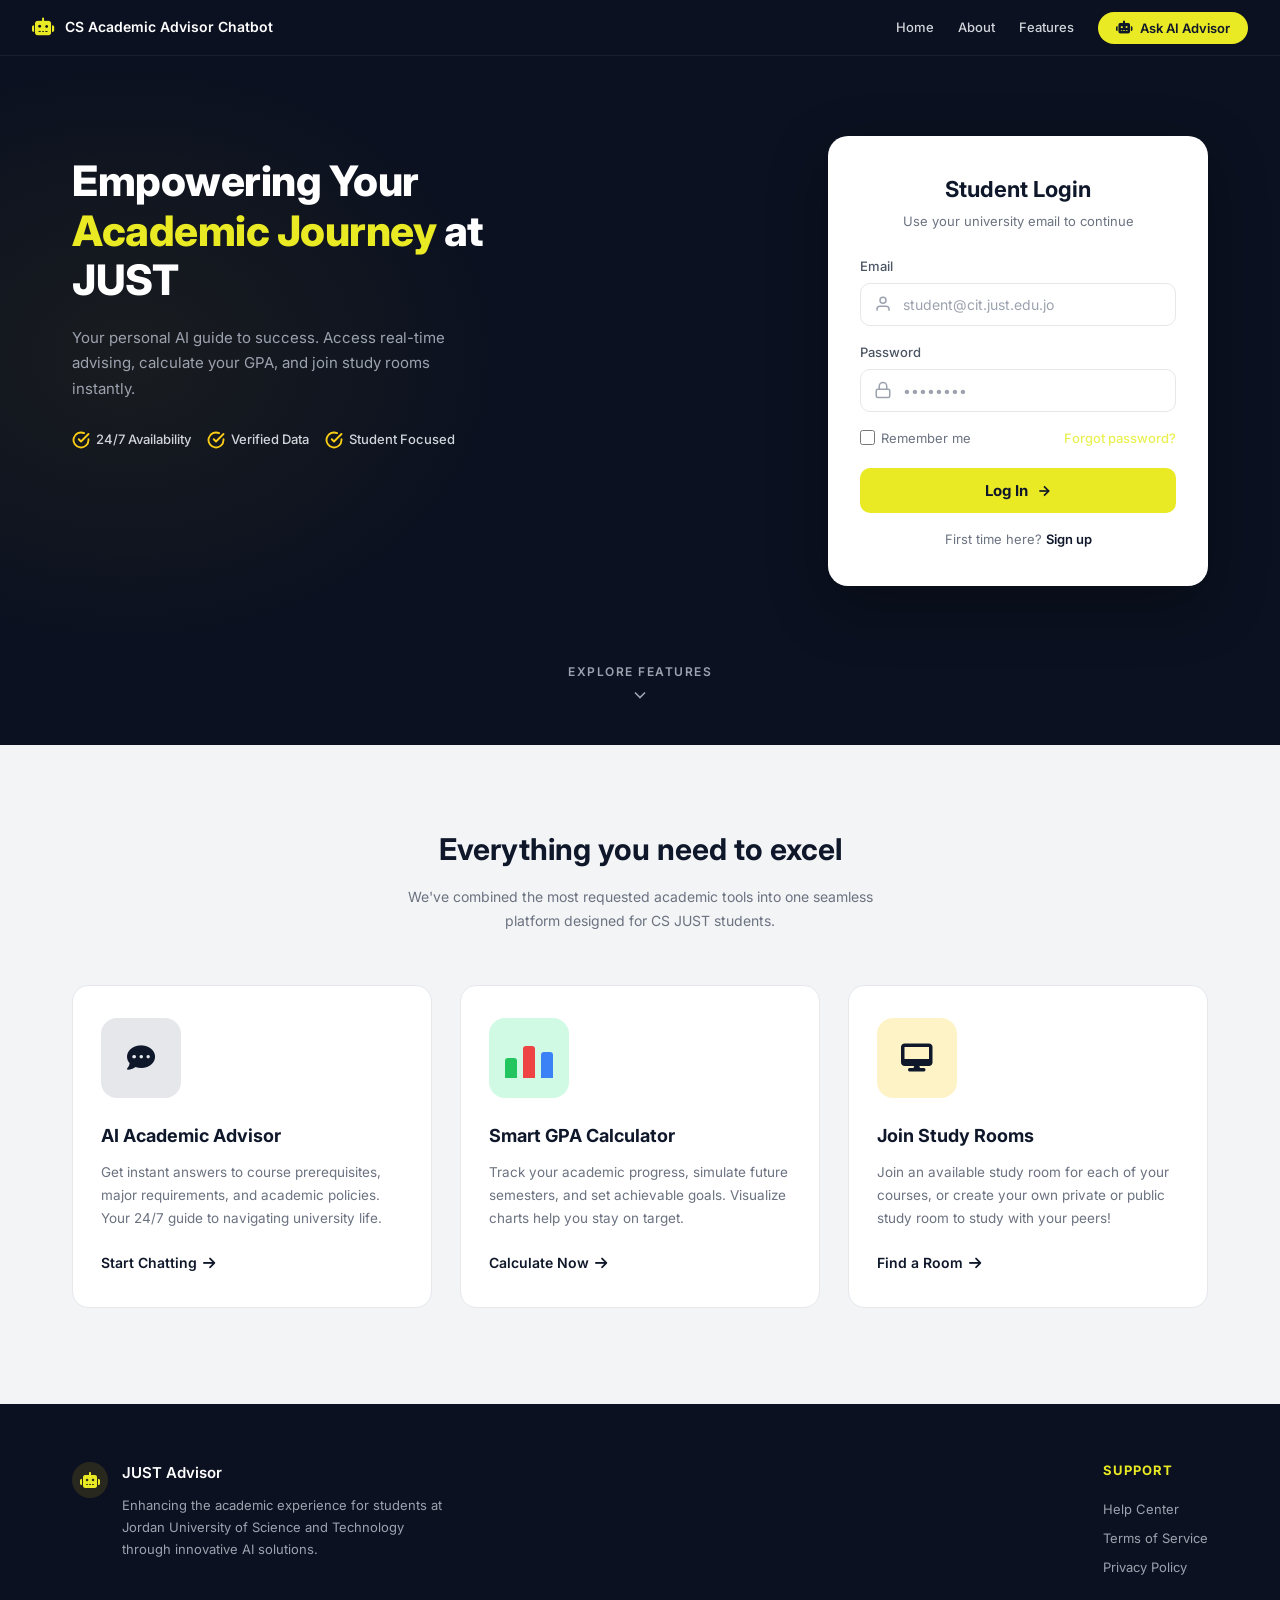
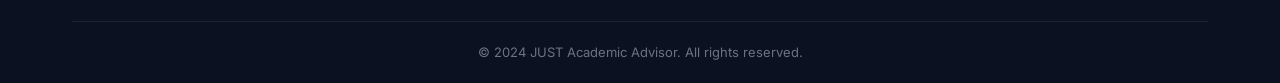
==== frontend/about.html @ 2677b939 "final" ====
<!DOCTYPE html>
<html lang="en">
<head>
  <meta charset="UTF-8"/><meta name="viewport" content="width=device-width, initial-scale=1.0"/>
  <meta name="description" content="About JUST Advisor – Learn about our mission and the team behind the platform."/>
  <title>About Us | JUST Advisor</title>
  <link rel="stylesheet" href="styles.css"/>
  <link href="https://fonts.googleapis.com/css2?family=Inter:wght@400;500;600;700;800&display=swap" rel="stylesheet"/>
  <link rel="stylesheet" href="https://cdnjs.cloudflare.com/ajax/libs/font-awesome/6.4.0/css/all.min.css"/>
  <style>
    .about-hero {
      background: linear-gradient(135deg, #0b1120 0%, #1a2a44 100%);
      padding: 100px 40px;
      text-align: center;
      border-radius: var(--radius-xl);
      margin-bottom: 40px;
      position: relative;
      overflow: hidden;
    }
    .about-hero::before {
      content: '';
      position: absolute;
      top: 0; left: 0; right: 0; bottom: 0;
      background: radial-gradient(circle at 50% 50%, rgba(233, 233, 36, 0.1) 0%, transparent 70%);
      pointer-events: none;
    }
    .about-hero h1 {
      color: white;
      font-size: 52px;
      font-weight: 800;
      margin-bottom: 24px;
      line-height: 1.1;
    }
    .about-hero p {
      color: #e5e7eb;
      font-size: 20px;
      max-width: 700px;
      margin: 0 auto;
      line-height: 1.6;
    }
    .about-card {
      background: var(--card-bg);
      border: 1px solid var(--gray-200);
      border-radius: var(--radius-lg);
      padding: 50px;
      margin-bottom: 30px;
      box-shadow: var(--shadow-card);
    }
    .about-card h2.section-title {
      font-size: 32px;
      font-weight: 700;
      color: var(--dark-text);
      margin-bottom: 20px;
    }
    .about-card h2.section-title span {
      color: var(--yellow);
    }
    .about-card p.section-desc {
      font-size: 18px;
      color: var(--gray-700);
      line-height: 1.7;
      margin-bottom: 40px;
    }
    .mission-grid {
      display: grid;
      grid-template-columns: 1fr 1fr;
      gap: 50px;
      margin-top: 20px;
    }
    .mission-item h3 {
      font-size: 20px;
      font-weight: 700;
      color: var(--dark-text);
      margin-bottom: 16px;
      display: flex;
      align-items: center;
      gap: 12px;
    }
    .mission-item p {
      font-size: 16px;
      color: var(--gray-600);
      line-height: 1.8;
    }
    body.dark-mode .about-card {
      background: #161b22;
      border-color: #30363d;
    }
    body.dark-mode .about-card h2.section-title,
    body.dark-mode .mission-item h3 {
      color: #ffffff;
    }
    body.dark-mode .about-card p.section-desc {
      color: #c9d1d9;
    }
    body.dark-mode .mission-item p {
      color: #8b949e;
    }
  </style>
</head>
<body>
<div class="page-with-sidebar">
  <aside class="sidebar"></aside>
  <div class="main-content">
    <div class="top-bar"></div>
    <div class="content-area">
      <div class="about-hero animate-in">
        <h1>Empowering Students with <span style="color:var(--yellow)">AI Guidance</span></h1>
        <p>JUST Advisor is a state-of-the-art academic platform designed specifically for Computer Science students at Jordan University of Science and Technology.</p>
      </div>

      <div class="about-card animate-in">
        <h2 class="section-title">Our <span>Mission</span></h2>
        <p class="section-desc">To simplify the academic journey by providing intelligent tools that help students plan their degree, track their progress, and interact with the department more efficiently.</p>
        
        <div class="mission-grid">
          <div class="mission-item">
            <h3><i class="fas fa-lightbulb" style="color:var(--yellow)"></i> Intelligent Planning</h3>
            <p>Using data-driven insights to help you navigate the complex CS curriculum and stay on track for graduation. We visualize your progress so you always know where you stand.</p>
          </div>
          <div class="mission-item">
            <h3><i class="fas fa-shield-halved" style="color:#22c55e"></i> Student Success</h3>
            <p>Our goal is to ensure every student has the resources they need to excel academically and professionally. We bridge the gap between students and faculty.</p>
          </div>
        </div>
      </div>

      <div class="about-card animate-in">
        <h2 class="section-title">Why <span>JUST Advisor?</span></h2>
        <p class="section-desc" style="margin-bottom: 0;">
          The Computer Science department at JUST is one of the most prestigious in the region. However, managing course prerequisites, tracking GPA, and finding faculty information can be overwhelming. <br><br>
          JUST Advisor integrates all these needs into a single, unified dashboard powered by modern AI technology. Our platform is built by students, for students, with the goal of making academic life smoother and more productive.
        </p>
      </div>
    </div>
    <footer class="site-footer"></footer>
  </div>
</div>
<script src="sidebar.js?v=6"></script>
</body>
</html>
---- frontend/styles.css ----
/* ============================================
   JUST Advisor – Global Design System
   ============================================ */

/* ---------- Reset & Base ---------- */
*,*::before,*::after{margin:0;padding:0;box-sizing:border-box}

:root{
  --accent-yellow:#ffcc00;--navy:#0b1120;--navy-light:#111a2e;--navy-mid:#162033;
  --yellow:#e9e924;--yellow-hover:#EAF050;--white:#ffffff;--card-bg:#ffffff;--page-bg:#f9fafb;
  --gray-50:#f9fafb;--gray-100:#f3f4f6;--gray-200:#e5e7eb;--gray-300:#d1d5db;
  --gray-400:#9ca3af;--gray-500:#6b7280;--gray-600:#4b5563;--gray-700:#374151;
  --dark-text:#0f172a;
  --radius-sm:6px;--radius-md:10px;--radius-lg:16px;--radius-xl:20px;
  --shadow-card:0 4px 24px rgba(0,0,0,.08);--shadow-hover:0 8px 32px rgba(0,0,0,.12);
  --transition:.25s ease;
  --sidebar-w:240px;
}

body.dark-mode {
  --white: #ffffff;       /* Keep white as white for text/icons */
  --card-bg: #161b22;     /* Card backgrounds */
  --page-bg: #010409;     /* Main page background */
  --gray-50: #0d1117;     /* Slight offset from page-bg */
  --gray-100: #21262d;    /* Hover states & subtle backgrounds */
  --gray-200: #30363d;    /* Lines and Borders - high contrast */
  --gray-300: #484f58;    /* Stronger borders */
  --gray-400: #8b949e;    /* Icons & subtle text */
  --gray-500: #8b949e;    /* Secondary text */
  --gray-600: #c9d1d9;    /* Strong secondary text */
  --dark-text: #ffffff;   /* Headings and primary text */
  --yellow: #facc15;      /* Vibrant modern yellow for dark mode */
  --yellow-hover: #eab308;
  --shadow-card: 0 8px 24px rgba(0,0,0,0.8);
  --shadow-hover: 0 12px 32px rgba(0,0,0,1);
}
body.dark-mode .sidebar {
  background: #010409;
  border-right: 1px solid #30363d;
}
body.dark-mode .top-navbar, body.dark-mode .top-bar {
  background: #010409;
  border-bottom: 1px solid #30363d;
}
body.dark-mode .hero {
  background: #010409;
}

html{scroll-behavior:smooth}
body{font-family:'Inter',-apple-system,BlinkMacSystemFont,'Segoe UI',sans-serif;color:var(--dark-text);background:var(--page-bg);line-height:1.6;-webkit-font-smoothing:antialiased}
a{text-decoration:none;color:inherit}
img{display:block;max-width:100%}
button{font-family:inherit}

/* ---------- TOP NAVBAR ---------- */
.top-navbar{position:fixed;top:0;left:0;right:0;z-index:1000;background:var(--navy);border-bottom:1px solid rgba(255,255,255,.06);height:56px}
.top-navbar .nav-inner{max-width:1400px;margin:0 auto;padding:0 32px;height:100%;display:flex;align-items:center;justify-content:space-between}
.top-navbar .nav-brand{display:flex;align-items:center;gap:10px;color:var(--white);font-weight:600;font-size:14px}
.top-navbar .nav-brand .brand-dot{width:28px;height:28px;border-radius:50%;background:var(--yellow);display:flex;align-items:center;justify-content:center;font-size:12px;font-weight:700;color:var(--navy)}
.top-navbar .nav-center{display:flex;align-items:center;gap:24px}
.top-navbar .nav-center a{color:var(--gray-300);font-size:13px;font-weight:500;transition:color var(--transition)}
.top-navbar .nav-center a:hover,.top-navbar .nav-center a.active{color:var(--white)}
.top-navbar .btn-ask{display:inline-flex;align-items:center;gap:8px;background:var(--yellow);color:var(--dark-text);font-weight:600;font-size:13px;padding:8px 18px;border-radius:999px;border:none;cursor:pointer;transition:background var(--transition),transform var(--transition)}
.top-navbar .btn-ask:hover{background:var(--yellow-hover);transform:translateY(-1px)}
.top-navbar .nav-user{display:flex;align-items:center;gap:10px;color:var(--white);font-size:13px}
.top-navbar .nav-user .user-avatar{width:32px;height:32px;border-radius:50%;background:var(--yellow);display:flex;align-items:center;justify-content:center;font-size:12px;font-weight:700;color:var(--navy)}
.hamburger-btn{display:none;flex-direction:column;gap:5px;background:none;border:none;cursor:pointer;padding:4px}
.hamburger-btn span{display:block;width:22px;height:2px;background:var(--card-bg);border-radius:2px;transition:var(--transition)}

/* ---------- SIDEBAR ---------- */
.sidebar{position:fixed;top:0;left:0;bottom:0;width:var(--sidebar-w);background:var(--navy);z-index:1100;display:flex;flex-direction:column;border-right:1px solid rgba(255,255,255,.06);padding-top:0;overflow-y:auto}
.sidebar .sidebar-header{padding:20px 20px 16px;display:flex;align-items:center;gap:10px}
.sidebar .sidebar-header i{color:var(--yellow);font-size:18px}
.sidebar .sidebar-header .brand-text{color:var(--white)}
.sidebar .sidebar-header .brand-text h3{font-size:15px;font-weight:700;line-height:1.2}
.sidebar .sidebar-header .brand-text p{font-size:11px;color:var(--gray-400);font-weight:400}
.sidebar .btn-new{margin:0 16px 20px;padding:11px 16px;background:var(--yellow);color:var(--dark-text);font-weight:600;font-size:13px;border:none;border-radius:var(--radius-md);cursor:pointer;display:flex;align-items:center;justify-content:center;gap:8px;transition:background var(--transition)}
.sidebar .btn-new:hover{background:var(--yellow-hover)}
.sidebar .menu-label{padding:0 20px;font-size:10px;font-weight:600;letter-spacing:1.2px;color:var(--gray-500);margin-bottom:8px;margin-top:8px}
.sidebar .menu-item{display:flex;align-items:center;gap:10px;padding:10px 20px;color:var(--gray-300);font-size:13px;font-weight:500;transition:all var(--transition);border-radius:0;cursor:pointer}
.sidebar .menu-item:hover{background:rgba(255,255,255,.05);color:var(--white)}
.sidebar .menu-item.active{background:rgba(233,233,36,.1);color:var(--white);border-left:3px solid var(--yellow);padding-left:17px}
.sidebar .menu-item i{width:18px;text-align:center;font-size:14px}
.sidebar .sidebar-footer{margin-top:auto;padding:16px 20px;border-top:1px solid rgba(255,255,255,.08);display:flex;align-items:center;gap:10px}
.sidebar .sidebar-footer .user-icon{width:36px;height:36px;border-radius:50%;background:rgba(255,255,255,.08);display:flex;align-items:center;justify-content:center}
.sidebar .sidebar-footer .user-icon i{color:var(--gray-400);font-size:16px}
.sidebar .sidebar-footer .user-info{flex:1}
.sidebar .sidebar-footer .user-info .user-name{color:var(--white);font-size:13px;font-weight:600}
.sidebar .sidebar-footer .user-info .user-id{color:var(--gray-500);font-size:11px}
.sidebar .sidebar-footer .chevron{color:var(--gray-500);font-size:12px}

/* ---------- LAYOUT ---------- */
.page-with-sidebar{display:flex;min-height:100vh}
.page-with-sidebar .main-content{margin-left:var(--sidebar-w);flex:1;display:flex;flex-direction:column;min-height:100vh}
.page-with-sidebar .main-content .top-bar{position:sticky;top:0;z-index:900;background:var(--navy);border-bottom:1px solid rgba(255,255,255,.06);height:50px;display:flex;align-items:center;justify-content:space-between;padding:0 32px}
.page-with-sidebar .main-content .top-bar .tb-brand{display:flex;align-items:center;gap:10px;color:var(--white);font-size:13px;font-weight:500}
.page-with-sidebar .main-content .top-bar .tb-brand .dot{width:24px;height:24px;border-radius:50%;background:var(--yellow);display:flex;align-items:center;justify-content:center;font-size:10px;font-weight:700;color:var(--navy)}
.page-with-sidebar .main-content .top-bar .tb-links{display:flex;align-items:center;gap:20px}
.page-with-sidebar .main-content .top-bar .tb-links a{color:var(--gray-300);font-size:13px;font-weight:500;transition:color var(--transition)}
.page-with-sidebar .main-content .top-bar .tb-links a:hover,.page-with-sidebar .main-content .top-bar .tb-links a.active{color:var(--white)}
.page-with-sidebar .main-content .top-bar .btn-ask{display:inline-flex;align-items:center;gap:8px;background:var(--yellow);color:var(--dark-text);font-weight:600;font-size:12px;padding:7px 16px;border-radius:999px;border:none;cursor:pointer;transition:background var(--transition)}
.page-with-sidebar .main-content .top-bar .btn-ask:hover{background:var(--yellow-hover)}
.content-area{flex:1;padding:32px 40px;background:var(--page-bg);overflow-y:auto}

/* ---------- FOOTER ---------- */
.site-footer{background:var(--navy);color:var(--gray-400);padding:40px 0 0}
.site-footer .footer-inner{max-width:1200px;margin:0 auto;padding:0 32px}
.site-footer .footer-top{display:flex;justify-content:space-between;align-items:center;padding-bottom:24px}
.site-footer .footer-top .ft-brand{display:flex;align-items:center;gap:10px;color:var(--white);font-weight:600;font-size:14px}
.site-footer .footer-top .ft-brand .ft-dot{width:24px;height:24px;border-radius:50%;background:var(--yellow);display:flex;align-items:center;justify-content:center;font-size:10px;font-weight:700;color:var(--navy)}
.site-footer .footer-top .ft-links{display:flex;gap:24px}
.site-footer .footer-top .ft-links a{font-size:12px;color:var(--gray-400);transition:color var(--transition)}
.site-footer .footer-top .ft-links a:hover{color:var(--white)}
.site-footer .footer-bottom{border-top:1px solid rgba(255,255,255,.08);padding:16px 0;text-align:center}
.site-footer .footer-bottom p{font-size:12px;color:var(--gray-500)}

/* ---------- BADGES / TAGS ---------- */
.tag{display:inline-block;padding:3px 10px;border-radius:999px;font-size:11px;font-weight:600;border:1px solid}
.tag-green{color:#16a34a;border-color:#bbf7d0;background:#f0fdf4}
.tag-yellow{color:#a16207;border-color:#fef08a;background:#fefce8}
.tag-blue{color:#2563eb;border-color:#bfdbfe;background:#eff6ff}
.tag-red{color:#dc2626;border-color:#fecaca;background:#fef2f2}
.tag-purple{color:#7c3aed;border-color:#ddd6fe;background:#f5f3ff}

/* ---------- CARDS ---------- */
.card{background:var(--card-bg);border-radius:var(--radius-lg);border:1px solid var(--gray-200);padding:24px;transition:transform var(--transition),box-shadow var(--transition)}
.card:hover{transform:translateY(-2px);box-shadow:var(--shadow-hover)}
.section-badge{display:inline-flex;align-items:center;gap:6px;padding:5px 14px;border-radius:999px;font-size:11px;font-weight:700;letter-spacing:.5px;background:rgba(233,233,36,.15);color:var(--yellow);margin-bottom:12px}
.section-badge i{font-size:12px}
.section-title{font-size:28px;font-weight:800;color:var(--dark-text);margin-bottom:8px}
.section-title span{color:var(--yellow)}
.section-desc{font-size:14px;color:var(--gray-500);line-height:1.7;max-width:550px;margin-bottom:28px}
.btn-primary{padding:11px 24px;background:var(--yellow);color:var(--dark-text);font-weight:600;font-size:13px;border:none;border-radius:var(--radius-md);cursor:pointer;display:inline-flex;align-items:center;gap:8px;transition:background var(--transition),transform var(--transition)}
.btn-primary:hover{background:var(--yellow-hover);transform:translateY(-1px)}
.btn-outline{padding:9px 20px;background:transparent;color:var(--dark-text);font-weight:600;font-size:13px;border:1.5px solid var(--gray-300);border-radius:var(--radius-md);cursor:pointer;transition:all var(--transition)}
.btn-outline:hover{border-color:var(--dark-text);background:var(--gray-50)}

/* ---------- FORMS ---------- */
.form-label{display:block;font-size:11px;font-weight:600;letter-spacing:.5px;color:var(--gray-500);margin-bottom:6px;text-transform:uppercase}
.form-input{width:100%;padding:11px 14px;font-size:13px;font-family:inherit;border:1.5px solid var(--gray-200);border-radius:var(--radius-md);outline:none;transition:border-color var(--transition),box-shadow var(--transition);color:var(--dark-text);background:var(--card-bg)}
.form-input::placeholder{color:var(--gray-400)}
.form-input:focus{border-color:var(--yellow);box-shadow:0 0 0 3px rgba(250,204,21,.15)}
.form-input-icon{position:relative}
.form-input-icon i{position:absolute;left:12px;top:50%;transform:translateY(-50%);color:var(--gray-400);font-size:14px}
.form-input-icon .form-input{padding-left:36px}

/* ---------- STAT CARDS ---------- */
.stat-card{background:var(--card-bg);border-radius:var(--radius-lg);border:1px solid var(--gray-200);padding:20px 24px;display:flex;align-items:center;justify-content:space-between}
.stat-card .stat-value{font-size:24px;font-weight:700;color:var(--dark-text)}
.stat-card .stat-label{font-size:12px;color:var(--gray-500);margin-top:2px}
.stat-card .stat-icon{width:40px;height:40px;border-radius:var(--radius-md);display:flex;align-items:center;justify-content:center;font-size:16px}

/* ---------- RESPONSIVE ---------- */
@media(max-width:960px){
  .sidebar{transform:translateX(-100%);transition:transform .3s ease}
  .sidebar.open{transform:translateX(0)}
  .page-with-sidebar .main-content{margin-left:0}
  .hamburger-btn{display:flex}
  .content-area{padding:24px 20px}
}
@media(max-width:640px){
  .top-navbar .nav-center{display:none}
  .hamburger-btn{display:flex}
}

/* ---------- ANIMATIONS ---------- */
@keyframes fadeInUp{from{opacity:0;transform:translateY(20px)}to{opacity:1;transform:translateY(0)}}
@keyframes fadeIn{from{opacity:0}to{opacity:1}}
.animate-in{animation:fadeInUp .5s ease both}
.animate-in-delay{animation:fadeInUp .5s ease .15s both}
/* ============================================
   Landing Page Specific Styles
   ============================================ */

/* --- Hero --- */
.hero{background:var(--navy);padding-top:56px;position:relative;overflow:hidden}
.hero::before{content:'';position:absolute;top:56px;left:-20%;width:60%;height:80%;background:radial-gradient(ellipse at center,rgba(250,204,21,.06) 0%,transparent 70%);pointer-events:none}
.hero-container{max-width:1200px;margin:0 auto;padding:80px 32px 40px;display:flex;align-items:flex-start;justify-content:space-between;gap:60px;position:relative}
.hero-content{flex:1;max-width:520px;padding-top:20px}
.hero-title{font-size:42px;font-weight:800;line-height:1.18;color:var(--white);letter-spacing:-.5px;margin-bottom:20px}
.hero-title .highlight{color:var(--yellow)}
.hero-subtitle{font-size:15px;color:var(--gray-400);line-height:1.7;margin-bottom:28px;max-width:420px}
.hero-badges{display:flex;flex-wrap:wrap;gap:16px}
.badge{display:flex;align-items:center;gap:6px;font-size:13px;color:var(--gray-300);font-weight:500}

/* --- Login Card --- */
.login-card{background:var(--card-bg);border-radius:var(--radius-xl);padding:36px 32px;width:380px;flex-shrink:0;box-shadow:0 20px 60px rgba(0,0,0,.3)}
.login-title{font-size:22px;font-weight:700;color:var(--dark-text);text-align:center;margin-bottom:4px}
.login-desc{font-size:13px;color:var(--gray-500);text-align:center;margin-bottom:24px}
.form-group{margin-bottom:16px}
.form-group label{display:block;font-size:13px;font-weight:500;color:var(--gray-600);margin-bottom:6px}
.input-wrapper{position:relative}
.input-icon{position:absolute;left:14px;top:50%;transform:translateY(-50%);pointer-events:none}
.input-wrapper input{width:100%;padding:12px 14px 12px 42px;font-size:14px;font-family:inherit;border:1.5px solid var(--gray-200);border-radius:var(--radius-md);outline:none;transition:border-color var(--transition),box-shadow var(--transition);color:var(--dark-text);background:var(--card-bg)}
.input-wrapper input::placeholder{color:var(--gray-400)}
.input-wrapper input:focus{border-color:var(--yellow);box-shadow:0 0 0 3px rgba(250,204,21,.15)}
.form-options{display:flex;align-items:center;justify-content:space-between;margin-bottom:20px}
.remember-me{display:flex;align-items:center;gap:6px;font-size:13px;color:var(--gray-500);cursor:pointer}
.remember-me input[type="checkbox"]{accent-color:var(--yellow);width:15px;height:15px;cursor:pointer}
.forgot-link{font-size:13px;color:var(--yellow-hover);font-weight:500;transition:color var(--transition)}
.forgot-link:hover{color:#ca8a04}
.btn-login{width:100%;padding:13px;background:var(--yellow);color:var(--dark-text);font-size:15px;font-weight:700;font-family:inherit;border:none;border-radius:var(--radius-md);cursor:pointer;display:flex;align-items:center;justify-content:center;gap:8px;transition:background var(--transition),transform var(--transition),box-shadow var(--transition)}
.btn-login:hover{background:var(--yellow-hover);transform:translateY(-1px);box-shadow:0 4px 16px rgba(250,204,21,.3)}
.signup-prompt{text-align:center;font-size:13px;color:var(--gray-500);margin-top:16px}
.signup-prompt a{color:var(--dark-text);font-weight:600;transition:color var(--transition)}
.signup-prompt a:hover{color:var(--yellow-hover)}

/* --- Explore CTA --- */
.explore-cta{text-align:center;padding:32px 0 40px}
.explore-link{display:inline-flex;flex-direction:column;align-items:center;gap:4px;color:var(--gray-400);font-size:12px;font-weight:600;letter-spacing:1.5px;transition:color var(--transition)}
.explore-link:hover{color:var(--yellow)}
.explore-link svg{animation:bounceDown 1.5s ease infinite}
@keyframes bounceDown{0%,100%{transform:translateY(0)}50%{transform:translateY(6px)}}

/* --- Features --- */
.features{background:var(--gray-100);padding:80px 0 96px}
.features-container{max-width:1200px;margin:0 auto;padding:0 32px}
.features-title{text-align:center;font-size:30px;font-weight:700;color:var(--dark-text);margin-bottom:12px}
.features-desc{text-align:center;font-size:14px;color:var(--gray-500);max-width:520px;margin:0 auto 52px;line-height:1.7}
.features-grid{display:grid;grid-template-columns:repeat(3,1fr);gap:28px}
.feature-card{background:var(--card-bg);border-radius:var(--radius-lg);padding:32px 28px;border:1px solid var(--gray-200);transition:transform var(--transition),box-shadow var(--transition)}
.feature-card:hover{transform:translateY(-4px);box-shadow:var(--shadow-hover)}
.feature-icon{width:80px;height:80px;border-radius:var(--radius-lg);display:flex;align-items:center;justify-content:center;margin-bottom:24px}
.icon-chat{background:var(--gray-200)}
.icon-gpa{background:#d1fae5}
.icon-room{background:#fef3c7}
.gpa-bars{display:flex;align-items:flex-end;gap:6px;height:40px}
.bar{width:12px;border-radius:3px 3px 0 0}
.bar-green{height:20px;background:#22c55e}
.bar-red{height:32px;background:#ef4444}
.bar-blue{height:26px;background:#3b82f6}
.feature-card h3{font-size:18px;font-weight:700;color:var(--dark-text);margin-bottom:10px}
.feature-card p{font-size:13.5px;color:var(--gray-500);line-height:1.7;margin-bottom:20px}
.feature-link{display:inline-flex;align-items:center;gap:6px;font-size:14px;font-weight:600;color:var(--dark-text);transition:color var(--transition),gap var(--transition)}
.feature-link:hover{color:var(--yellow-hover);gap:10px}

/* --- Landing Footer --- */
.landing-footer{background:var(--navy);color:var(--gray-400);padding:56px 0 0}
.landing-footer .footer-inner{max-width:1200px;margin:0 auto;padding:0 32px}
.landing-footer .footer-top{display:flex;justify-content:space-between;align-items:flex-start;gap:40px;padding-bottom:40px}
.footer-brand{display:flex;gap:14px;align-items:flex-start}
.footer-logo-icon{width:36px;height:36px;border-radius:50%;background:rgba(250,204,21,.12);display:flex;align-items:center;justify-content:center;flex-shrink:0;margin-top:2px}
.footer-brand-name{color:var(--white);font-weight:600;font-size:15px}
.footer-brand-desc{font-size:13px;line-height:1.7;max-width:320px;color:var(--gray-400);margin-top:8px}
.footer-support h4{font-size:13px;font-weight:700;letter-spacing:1px;color:var(--yellow);margin-bottom:14px}
.footer-support a{display:block;font-size:13px;color:var(--gray-400);padding:4px 0;transition:color var(--transition)}
.footer-support a:hover{color:var(--white)}
.landing-footer .footer-bottom{border-top:1px solid rgba(255,255,255,.08);padding:20px 0;text-align:center}
.landing-footer .footer-bottom p{font-size:13px;color:var(--gray-500)}

/* --- Responsive --- */
@media(max-width:960px){
  .hero-container{flex-direction:column;align-items:center;text-align:center;gap:40px;padding:60px 24px 30px}
  .hero-content{max-width:100%;padding-top:0}
  .hero-subtitle{margin-left:auto;margin-right:auto}
  .hero-badges{justify-content:center}
  .login-card{width:100%;max-width:400px}
  .features-grid{grid-template-columns:1fr;max-width:420px;margin:0 auto}
  .landing-footer .footer-top{flex-direction:column;text-align:center;align-items:center}
  .footer-brand{flex-direction:column;align-items:center}
  .footer-brand-desc{margin-left:auto;margin-right:auto}
}
@media(max-width:640px){
  .top-navbar .nav-center{display:none}
  .hamburger-btn{display:flex}
  .hero-title{font-size:30px}
  .features-title{font-size:24px}
}
/* Chatbot Page Styles */
.chat-area{flex:1;display:flex;flex-direction:column;align-items:center;padding:40px 32px 0;overflow-y:auto;background:var(--gray-50)}
.chat-welcome{text-align:center;margin-bottom:32px}
.welcome-icon{width:64px;height:64px;border-radius:var(--radius-lg);background:var(--navy);display:flex;align-items:center;justify-content:center;margin:0 auto 20px;color:var(--yellow);font-size:24px}
.chat-welcome h1{font-size:28px;font-weight:700;color:var(--dark-text);margin-bottom:10px}
.chat-welcome p{font-size:14px;color:var(--gray-500);line-height:1.7}

.quick-actions{display:flex;gap:16px;margin-bottom:36px;flex-wrap:wrap;justify-content:center}
.qa-card{background:var(--card-bg);border:1px solid var(--gray-200);border-radius:var(--radius-md);padding:16px 20px;display:flex;align-items:center;gap:14px;cursor:pointer;transition:all var(--transition);min-width:160px}
.qa-card:hover{border-color:var(--yellow);transform:translateY(-2px);box-shadow:var(--shadow-card)}
.qa-icon{width:36px;height:36px;border-radius:var(--radius-sm);background:var(--navy);color:var(--white);display:flex;align-items:center;justify-content:center;font-size:13px;font-weight:700;flex-shrink:0}
.qa-card span{font-size:13px;font-weight:600;color:var(--dark-text)}

.quick-nav{width:100%;max-width:700px;margin-bottom:32px}
.quick-nav h2{font-size:18px;font-weight:700;color:var(--dark-text);margin-bottom:16px}
.qn-grid{display:grid;grid-template-columns:1fr 1fr;gap:14px}
.qn-card{display:flex;align-items:center;gap:14px;background:var(--card-bg);border:1px solid var(--gray-200);border-radius:var(--radius-md);padding:18px 20px;transition:all var(--transition);text-decoration:none}
.qn-card:hover{border-color:var(--yellow);transform:translateY(-2px);box-shadow:var(--shadow-card)}
.qn-icon{width:44px;height:44px;border-radius:50%;display:flex;align-items:center;justify-content:center;font-size:18px;flex-shrink:0}
.qn-text{flex:1}
.qn-text strong{font-size:14px;color:var(--dark-text);display:block;margin-bottom:2px}
.qn-text p{font-size:12px;color:var(--gray-500);margin:0}
.qn-arrow{color:var(--gray-400);font-size:12px}

.chat-messages{width:100%;max-width:700px}
.chat-msg{margin-bottom:16px;display:flex}
.msg-user{justify-content:flex-end}
.msg-bot{justify-content:flex-start}
.msg-bubble{max-width:70%;padding:12px 18px;border-radius:var(--radius-lg);font-size:14px;line-height:1.6}
.msg-user .msg-bubble{background:var(--navy);color:var(--white);border-bottom-right-radius:4px}
.msg-bot .msg-bubble{background:var(--card-bg);color:var(--dark-text);border:1px solid var(--gray-200);border-bottom-left-radius:4px}

.chat-input-bar{position:sticky;bottom:0;background:var(--gray-50);padding:16px 32px 12px;border-top:1px solid var(--gray-200)}
.input-bar-inner{display:flex;align-items:center;gap:12px;background:var(--card-bg);border:1.5px solid var(--gray-200);border-radius:999px;padding:6px 8px 6px 18px;max-width:700px;margin:0 auto;transition:border-color var(--transition)}
.input-bar-inner:focus-within{border-color:var(--yellow)}
.input-bar-inner input{flex:1;border:none;outline:none;font-size:14px;font-family:inherit;color:var(--dark-text);background:transparent}
.input-bar-inner input::placeholder{color:var(--gray-400)}
.attach-btn{background:none;border:none;color:var(--gray-400);cursor:pointer;font-size:16px;padding:4px}
.send-btn{width:40px;height:40px;border-radius:50%;background:var(--yellow);border:none;cursor:pointer;display:flex;align-items:center;justify-content:center;color:var(--dark-text);font-size:16px;transition:background var(--transition)}
.send-btn:hover{background:var(--yellow-hover)}
.disclaimer{text-align:center;font-size:11px;color:var(--gray-400);margin-top:8px}

@media(max-width:768px){
  .quick-actions{flex-direction:column;align-items:stretch}
  .qn-grid{grid-template-columns:1fr}
  .chat-area{padding:24px 16px 0}
  .chat-input-bar{padding:12px 16px 8px}
}
/* GPA Calculator Page Styles */
.gpa-card{background:var(--card-bg);border:1px solid var(--gray-200);border-radius:var(--radius-lg);padding:28px;margin-bottom:24px}
.gpa-card h2{font-size:18px;font-weight:700;color:var(--dark-text);margin-bottom:4px}
.card-header{display:flex;justify-content:space-between;align-items:center}
.card-sub{font-size:13px;color:var(--gray-500);margin-bottom:18px}
.clear-link{background:none;border:none;color:var(--yellow);font-size:13px;font-weight:600;cursor:pointer;display:flex;align-items:center}
.gpa-row{display:grid;grid-template-columns:1fr 1fr;gap:20px;margin-top:14px}
.gpa-field small{font-size:11px;color:var(--gray-400);margin-top:4px;display:block}

.courses-table{width:100%;border-collapse:collapse;margin-bottom:14px}
.courses-table th{text-align:left;font-size:11px;font-weight:600;letter-spacing:.5px;color:var(--gray-500);padding:8px 10px;border-bottom:1px solid var(--gray-200);text-transform:uppercase}
.courses-table td{padding:8px 10px;border-bottom:1px solid var(--gray-100)}
.courses-table .form-input{padding:9px 10px;font-size:13px}
.credits-sel,.grade-sel{min-width:80px}
.del-btn{background:none;border:none;color:var(--gray-400);cursor:pointer;font-size:14px;padding:6px;transition:color var(--transition)}
.del-btn:hover{color:#ef4444}
.add-course-btn{background:none;border:none;color:var(--dark-text);font-size:13px;font-weight:600;cursor:pointer;display:flex;align-items:center;gap:6px;padding:8px 0;transition:color var(--transition)}
.add-course-btn:hover{color:var(--yellow)}

.results-section{max-width:700px;margin-bottom:28px}
.results-section h2{font-size:18px;font-weight:700;color:var(--dark-text);margin-bottom:16px}
.result-box{background:var(--card-bg);border:1px solid var(--gray-200);border-radius:var(--radius-md);padding:18px 22px;margin-bottom:12px}
.result-label{font-size:11px;font-weight:600;letter-spacing:.5px;color:var(--gray-500);text-transform:uppercase;margin-bottom:4px}
.result-value{font-size:32px;font-weight:800;color:var(--dark-text)}
.result-value small{font-size:16px;font-weight:500;color:var(--gray-400)}
.result-bar{height:4px;background:var(--gray-200);border-radius:2px;margin-top:8px;overflow:hidden}
.result-bar-fill{height:100%;background:linear-gradient(90deg,var(--yellow),#22c55e);border-radius:2px;width:0%;transition:width .6s ease}
.result-sub{font-size:12px;color:var(--gray-400);margin-top:4px}

.projector-card{margin-bottom:8px}
.projector-result{display:flex;align-items:flex-start;gap:14px;background:rgba(59,130,246,.05);border-radius:var(--radius-md);padding:18px;margin-top:18px}
.pr-icon{color:#3b82f6;font-size:18px;margin-top:2px}
.pr-label{font-size:11px;font-weight:600;color:var(--gray-500);text-transform:uppercase;letter-spacing:.5px}
.pr-value{font-size:28px;font-weight:800;color:var(--dark-text)}
.pr-note{font-size:13px;color:var(--blue,#3b82f6);margin-top:4px;text-decoration:underline}

.calculate-btn{font-size:15px;padding:14px;border-radius:var(--radius-md)}

@media(max-width:768px){
  .gpa-row{grid-template-columns:1fr}
  .courses-table{font-size:12px}
}
/* Roadmap Page Styles */
.legend{display:flex;flex-wrap:wrap;gap:20px;padding:14px 20px;background:var(--card-bg);border:1px solid var(--gray-200);border-radius:var(--radius-md);margin-bottom:28px}
.legend-item{display:flex;align-items:center;gap:8px;font-size:12px;font-weight:500;color:var(--gray-600)}
.legend-dot{width:14px;height:14px;border-radius:50%;border:2px solid}
.legend-dot.completed{background:#22c55e;border-color:#16a34a}
.legend-dot.enrolled{background:#e9e924;border-color:#cad30c}
.legend-dot.available{background:var(--card-bg);border-color:var(--gray-300)}
.legend-dot.locked{background:var(--gray-200);border-color:var(--gray-400)}

.semester-block{background:var(--card-bg);border:1px solid var(--gray-200);border-radius:var(--radius-lg);padding:24px 28px;margin-bottom:20px}
.semester-header{display:flex;align-items:center;justify-content:space-between;margin-bottom:18px}
.semester-header h2{font-size:18px;font-weight:700;color:var(--dark-text);margin:0}
.sem-credits-badge{font-size:11px;font-weight:700;padding:3px 10px;border-radius:999px;background:rgba(var(--primary-rgb,250,204,21),.15);color:var(--yellow,#FACC15)}
.semester-grid{display:grid;grid-template-columns:repeat(auto-fill,minmax(200px,1fr));gap:14px}
.course-card{border-radius:var(--radius-md);padding:14px 16px;border:1.5px solid;transition:transform var(--transition),box-shadow var(--transition);cursor:pointer;position:relative;overflow:hidden}
.course-card:hover{transform:translateY(-2px);box-shadow:var(--shadow-card)}
.course-card .cc-status-bar{position:absolute;top:0;left:0;width:4px;height:100%}
.course-card.completed{background:#f0fdf4;border-color:#86efac}
.course-card.completed .cc-status-bar{background:#22c55e}
.course-card.completed .cc-code{color:#166534}
.course-card.enrolled{background:#fefce8;border-color:#fef08a}
.course-card.enrolled .cc-status-bar{background:#eab308}
.course-card.enrolled .cc-code{color:#713f12}
.course-card.available{background:var(--card-bg);border-color:var(--gray-200)}
.course-card.available .cc-status-bar{background:#3b82f6}
.course-card.locked{background:var(--gray-50);border-color:var(--gray-200);opacity:.65}
.course-card.locked .cc-status-bar{background:#9ca3af}
.course-card .cc-top{display:flex;justify-content:space-between;align-items:center;margin-bottom:6px;padding-left:8px}
.course-card .cc-code{font-size:12px;font-weight:700;color:var(--dark-text)}
.course-card .cc-credits{font-size:11px;font-weight:600;color:var(--gray-500);background:var(--gray-100);padding:2px 8px;border-radius:999px}
.course-card .cc-name{font-size:13px;font-weight:600;color:var(--dark-text);margin-bottom:4px;padding-left:8px}
.course-card .cc-prereq{font-size:11px;color:var(--gray-500);padding-left:8px}
.course-card .cc-status-label{font-size:10px;font-weight:700;margin-top:8px;padding-left:8px;text-transform:uppercase;letter-spacing:.5px}
.course-card.completed .cc-status-label{color:#16a34a}
.course-card.enrolled .cc-status-label{color:#ca8a04}
.course-card.available .cc-status-label{color:#2563eb}
.course-card.locked .cc-status-label{color:#6b7280}
.course-card .cc-status{position:absolute;top:10px;left:10px;width:8px;height:8px;border-radius:50%}
.course-card.completed .cc-status{background:#22c55e}
.course-card.enrolled .cc-status{background:#e9e924}
.semester-total{font-size:12px;color:var(--gray-500);margin-top:14px;font-weight:500;border-top:1px solid var(--gray-100);padding-top:10px}
/* Roadmap Summary Bar */
.roadmap-summary{display:flex;gap:16px;flex-wrap:wrap;margin-bottom:24px;padding:18px 24px;background:var(--card-bg);border-radius:var(--radius-lg);border:1px solid var(--gray-200)}
.rsm-item{display:flex;align-items:center;gap:8px;font-size:13px;font-weight:600;padding:8px 16px;border-radius:var(--radius-md)}
.rsm-completed{background:#f0fdf4;color:#16a34a}
.rsm-enrolled{background:#fefce8;color:#ca8a04}
.rsm-remaining{background:#f0f9ff;color:#0369a1}

@media(max-width:768px){
  .semester-grid{grid-template-columns:1fr 1fr}
  .legend{flex-direction:column;gap:8px}
  .roadmap-summary{flex-direction:column;gap:10px}
}
@media(max-width:480px){.semester-grid{grid-template-columns:1fr}}

/* ── New Roadmap Design (rdm-*) ──────────────────────────────── */
/* Summary badge row */
.rdm-summary{display:flex;flex-wrap:wrap;gap:10px;margin-bottom:24px;padding:14px 20px;background:var(--card-bg);border:1px solid var(--gray-200);border-radius:var(--radius-lg)}
.rdm-badge{display:inline-flex;align-items:center;gap:6px;font-size:12px;font-weight:600;padding:6px 14px;border-radius:999px}
.rdm-badge--completed{background:#f0fdf4;color:#16a34a}
.rdm-badge--enrolled{background:#fefce8;color:#854d0e}
.rdm-badge--available{background:#eff6ff;color:#1d4ed8}
.rdm-badge--locked{background:var(--gray-100);color:var(--gray-600)}
.rdm-dot{width:8px;height:8px;border-radius:50%;flex-shrink:0}

/* Semester block */
.rdm-block{background:var(--card-bg);border:1px solid var(--gray-200);border-radius:var(--radius-lg);padding:22px 24px;margin-bottom:18px}
.rdm-block__header{margin-bottom:16px}
.rdm-block__title{font-size:17px;font-weight:700;color:var(--dark-text);margin:0}
.rdm-block__total{font-size:12px;font-weight:600;color:var(--gray-500);margin-top:14px;padding-top:10px;border-top:1px solid var(--gray-100)}

/* Card grid */
.rdm-grid{display:grid;grid-template-columns:repeat(auto-fill,minmax(190px,1fr));gap:12px}

/* Individual course card */
.rdm-card{border-radius:var(--radius-md);padding:12px 14px;border:1.5px solid;position:relative;overflow:hidden;transition:transform .15s,box-shadow .15s;cursor:pointer}
.rdm-card:hover{transform:translateY(-2px);box-shadow:var(--shadow-card)}
.rdm-card__top{display:flex;align-items:center;gap:7px;margin-bottom:7px}
.rdm-card__dot{width:9px;height:9px;border-radius:50%;flex-shrink:0}
.rdm-card__code{font-size:12px;font-weight:700;flex:1;color:var(--dark-text)}
.rdm-card__cr{font-size:11px;font-weight:600;color:var(--gray-500);background:var(--gray-100);padding:2px 7px;border-radius:999px;white-space:nowrap}
.rdm-card__name{font-size:12px;font-weight:600;color:var(--dark-text);margin-bottom:5px;line-height:1.4}
.rdm-card__prereq{font-size:10px;color:var(--gray-500);line-height:1.4}

/* Status-specific card colors */
.rdm-card--completed{background:#f0fdf4;border-color:#86efac}
.rdm-card--completed .rdm-card__code{color:#166534}
.rdm-card--enrolled{background:#fefce8;border-color:#fde047}
.rdm-card--enrolled .rdm-card__code{color:#713f12}
.rdm-card--available{background:var(--card-bg);border-color:var(--gray-200)}
.rdm-card--available .rdm-card__code{color:#1e40af}
.rdm-card--locked{background:var(--gray-50);border-color:var(--gray-200);opacity:.7}
.rdm-card--locked .rdm-card__code{color:var(--gray-500)}
.rdm-card__grade-corner{display:inline-flex;align-items:center;font-size:11px;font-weight:700;color:#166534;background:#dcfce7;padding:2px 8px;border-radius:999px;margin-top:6px;border:1px solid #86efac;letter-spacing:.3px}
body.dark-mode .rdm-card__grade-corner{color:#4ade80;background:rgba(74,222,128,.12);border-color:rgba(74,222,128,.3)}

@media(max-width:768px){.rdm-grid{grid-template-columns:1fr 1fr}.rdm-summary{flex-direction:column}}
@media(max-width:480px){.rdm-grid{grid-template-columns:1fr}}

/* Study Rooms Page Styles */
.study-content{text-align:left}
.study-header{text-align:center;margin-bottom:28px}
.live-badge{display:inline-flex;align-items:center;gap:6px;padding:5px 14px;border-radius:999px;font-size:11px;font-weight:700;letter-spacing:.5px;background:rgba(34,197,94,.15);color:#22c55e;margin-bottom:12px}
.live-dot{width:8px;height:8px;border-radius:50%;background:#22c55e;animation:pulse 1.5s infinite}
.live-dot-sm{width:6px;height:6px;border-radius:50%;background:#22c55e;display:inline-block;animation:pulse 1.5s infinite}
@keyframes pulse{0%,100%{opacity:1}50%{opacity:.4}}

.study-search{display:flex;gap:14px;margin-bottom:28px;align-items:center}
.search-bar{flex:1;display:flex;align-items:center;gap:10px;background:var(--card-bg);border:1.5px solid var(--gray-200);border-radius:var(--radius-md);padding:6px 14px}
.search-bar i{color:var(--gray-400);font-size:14px}
.search-bar .form-input{border:none;padding:9px 0;box-shadow:none}
.search-bar .form-input:focus{box-shadow:none}

.sessions-header{display:flex;justify-content:space-between;align-items:center;margin-bottom:18px}
.sessions-header h2{font-size:20px;font-weight:700;color:var(--dark-text)}
.session-actions{display:flex;gap:8px}
.btn-sm{padding:7px 14px;font-size:12px}

.sessions-grid{display:grid;grid-template-columns:1fr 1fr;gap:18px;margin-bottom:36px}
.room-card{background:var(--card-bg);border:1px solid var(--gray-200);border-radius:var(--radius-lg);padding:24px;transition:all var(--transition)}
.room-card:hover{transform:translateY(-2px);box-shadow:var(--shadow-hover)}
.room-tags{display:flex;align-items:center;gap:8px;margin-bottom:12px;flex-wrap:wrap}
.room-live{display:flex;align-items:center;gap:4px;font-size:11px;font-weight:600;color:#22c55e}
.room-time{font-size:11px;color:var(--gray-500);font-weight:500}
.room-card h3{font-size:18px;font-weight:700;color:var(--dark-text);margin-bottom:8px}
.room-desc{font-size:13px;color:var(--gray-500);line-height:1.6;margin-bottom:14px}
.room-meta{font-size:12px;color:var(--gray-500);margin-bottom:6px;display:flex;align-items:center;gap:6px}
.room-meta i{width:14px;color:var(--gray-400)}
.room-avatars{display:flex;gap:4px;margin:14px 0 16px;align-items:center}
.avatar{width:28px;height:28px;border-radius:50%;background:var(--navy);color:var(--white);display:flex;align-items:center;justify-content:center;font-size:10px;font-weight:600;border:2px solid var(--white)}
.avatar-more{font-size:11px;color:var(--gray-500);font-weight:500;margin-left:4px}
.room-join{width:100%;justify-content:center}

.create-room-cta{text-align:center;padding:48px 32px;border:2px dashed var(--gray-200);border-radius:var(--radius-lg);margin-bottom:32px}
.cta-icon{width:56px;height:56px;border-radius:50%;background:var(--gray-100);display:flex;align-items:center;justify-content:center;margin:0 auto 16px;font-size:20px;color:var(--gray-400)}
.create-room-cta h3{font-size:18px;font-weight:700;color:var(--dark-text);margin-bottom:8px}
.create-room-cta p{font-size:13px;color:var(--gray-500);margin-bottom:18px}

@media(max-width:768px){
  .sessions-grid{grid-template-columns:1fr}
  .study-search{flex-direction:column}
}
/* Faculty Page Styles */
.faculty-search{display:flex;gap:12px;margin-bottom:24px;align-items:center}
.faculty-search .search-bar{flex:1;display:flex;align-items:center;gap:10px;background:var(--card-bg);border:1.5px solid var(--gray-200);border-radius:var(--radius-md);padding:6px 14px}
.faculty-search .search-bar i{color:var(--gray-400);font-size:14px}
.faculty-search .search-bar .form-input{border:none;padding:9px 0;box-shadow:none}
.faculty-search .search-bar .form-input:focus{box-shadow:none}

.stats-grid{display:grid;grid-template-columns:repeat(4,1fr);gap:16px;margin-bottom:28px}

.faculty-grid{display:grid;grid-template-columns:repeat(3,1fr);gap:20px;margin-bottom:32px}
.faculty-card{background:var(--card-bg);border:1px solid var(--gray-200);border-radius:var(--radius-lg);padding:24px;transition:all var(--transition)}
.faculty-card:hover{transform:translateY(-3px);box-shadow:var(--shadow-hover)}
.fc-header{display:flex;align-items:center;gap:14px;margin-bottom:16px}
.fc-avatar{width:48px;height:48px;border-radius:var(--radius-md);color:var(--white);display:flex;align-items:center;justify-content:center;font-size:16px;font-weight:700;flex-shrink:0}
.fc-header h3{font-size:16px;font-weight:700;color:var(--dark-text);margin-bottom:2px}
.fc-title{font-size:12px;color:var(--gray-500)}
.fc-section{display:flex;align-items:center;gap:6px;font-size:12px;color:var(--gray-500);margin-bottom:8px}
.fc-section i{font-size:12px}
.fc-tags{display:flex;flex-wrap:wrap;gap:6px;margin-bottom:14px}
.tag-more{font-size:11px;color:var(--gray-500);font-weight:500;display:flex;align-items:center}
.fc-info{font-size:12px;color:var(--gray-500);display:flex;align-items:center;gap:8px;margin-bottom:6px}
.fc-info i{width:14px;color:var(--gray-400);font-size:12px}
.fc-info a{color:var(--gray-600);transition:color var(--transition)}
.fc-info a:hover{color:var(--yellow)}
.fc-btn{width:100%;justify-content:center;margin-top:16px}

@media(max-width:960px){
  .stats-grid{grid-template-columns:repeat(2,1fr)}
  .faculty-grid{grid-template-columns:1fr 1fr}
}
@media(max-width:640px){
  .faculty-grid{grid-template-columns:1fr}
  .stats-grid{grid-template-columns:1fr}
  .faculty-search{flex-direction:column}
}
/* Profile Page Styles */
.profile-layout{display:flex;gap:24px;min-height:500px}
.profile-sidebar{width:280px;flex-shrink:0;background:var(--card-bg);border:1px solid var(--gray-200);border-radius:var(--radius-lg);padding:28px;text-align:center;align-self:flex-start;position:sticky;top:80px}
.ps-avatar{width:100px;height:100px;border-radius:50%;background:var(--gray-100);display:flex;align-items:center;justify-content:center;margin:0 auto 16px;position:relative}
.avatar-edit{position:absolute;bottom:0;right:0;width:28px;height:28px;border-radius:50%;background:var(--yellow);border:2px solid var(--white);display:flex;align-items:center;justify-content:center;cursor:pointer;font-size:11px;color:var(--dark-text)}
.ps-name{font-size:18px;font-weight:700;color:var(--dark-text);margin-bottom:4px}
.ps-id{font-size:13px;color:var(--gray-500);margin-bottom:4px}
.ps-nav{margin-top:20px;text-align:left}
.ps-nav-item{display:flex;align-items:center;gap:10px;padding:10px 14px;font-size:13px;font-weight:500;color:var(--gray-600);border-radius:var(--radius-sm);cursor:pointer;transition:all var(--transition);margin-bottom:4px}
.ps-nav-item:hover{background:var(--gray-50);color:var(--dark-text)}
.ps-nav-item.active{background:var(--gray-100);color:var(--dark-text);font-weight:600}
.ps-nav-item i{width:16px;font-size:13px}
.ps-signout{display:flex;align-items:center;gap:10px;padding:10px 14px;font-size:13px;font-weight:500;color:#ef4444;margin-top:16px;cursor:pointer;transition:opacity var(--transition)}
.ps-signout:hover{opacity:.7}

.profile-content{flex:1;background:var(--card-bg);border:1px solid var(--gray-200);border-radius:var(--radius-lg);padding:28px}
.tab-content{display:none}
.tab-content.active{display:block}
.tab-header{display:flex;justify-content:space-between;align-items:center;margin-bottom:4px}
.tab-header h2{font-size:20px;font-weight:700;color:var(--dark-text)}
.clear-link{background:none;border:none;color:var(--yellow);font-size:13px;font-weight:600;cursor:pointer}
.tab-sub{font-size:13px;color:var(--gray-500);margin-bottom:24px}

.form-row{display:flex;gap:20px;margin-bottom:20px}
.form-col{flex:1}
.verified-badge{display:inline-flex;align-items:center;gap:4px;font-size:11px;font-weight:600;color:#22c55e;margin-top:4px}

.acad-grid{display:grid;grid-template-columns:1fr 1fr 1fr;gap:20px}
.acad-item{margin-bottom:8px}
.acad-value{font-size:14px;font-weight:600;color:var(--dark-text);margin-top:4px}

.pref-item{display:flex;justify-content:space-between;align-items:center;padding:16px 0;border-bottom:1px solid var(--gray-100)}
.pref-item strong{font-size:14px;color:var(--dark-text);display:block;margin-bottom:2px}
.pref-item p{font-size:12px;color:var(--gray-500);margin:0}
.toggle{position:relative;display:inline-block;width:44px;height:24px}
.toggle input{display:none}
.toggle-slider{position:absolute;cursor:pointer;top:0;left:0;right:0;bottom:0;background:var(--gray-300);border-radius:999px;transition:var(--transition)}
.toggle-slider::before{content:'';position:absolute;height:18px;width:18px;left:3px;bottom:3px;background:var(--card-bg);border-radius:50%;transition:var(--transition)}
.toggle input:checked+.toggle-slider{background:var(--yellow)}
.toggle input:checked+.toggle-slider::before{transform:translateX(20px)}

.profile-actions{display:flex;justify-content:flex-end;gap:12px;margin-top:28px;padding-top:20px;border-top:1px solid var(--gray-200)}

@media(max-width:768px){
  .profile-layout{flex-direction:column}
  .profile-sidebar{width:100%;position:static}
  .acad-grid{grid-template-columns:1fr 1fr}
  .form-row{flex-direction:column;gap:12px}
}

/* ---------- SIGNUP PAGE ---------- */
.signup-page{min-height:100vh;background:var(--navy);display:flex;flex-direction:column;padding-top:56px}
.signup-wrap{flex:1;display:flex;justify-content:center;align-items:flex-start;padding:48px 24px}
.signup-card{background:var(--card-bg);border:1px solid var(--gray-200);border-radius:var(--radius-xl);padding:36px 40px;width:100%;max-width:720px;box-shadow:var(--shadow-card)}
.signup-card h2{font-size:22px;font-weight:800;color:var(--dark-text);margin-bottom:4px}
.signup-card .signup-subtitle{font-size:14px;color:var(--gray-500);margin-bottom:28px}
.signup-section-label{font-size:11px;font-weight:700;letter-spacing:1px;text-transform:uppercase;color:var(--gray-500);margin:24px 0 14px;padding-bottom:8px;border-bottom:1px solid var(--gray-100)}
.signup-grid-2{display:grid;grid-template-columns:1fr 1fr;gap:16px}
.signup-form .form-group{display:flex;flex-direction:column;gap:6px;margin-bottom:0}
.signup-form label{font-size:13px;font-weight:600;color:var(--gray-600)}
.signup-form input,.signup-form select{width:100%;padding:10px 14px;font-size:14px;font-family:inherit;border:1px solid var(--gray-200);border-radius:var(--radius-md);background:var(--page-bg);color:var(--dark-text);transition:border-color var(--transition),box-shadow var(--transition);outline:none}
.signup-form input:focus,.signup-form select:focus{border-color:#6366f1;box-shadow:0 0 0 3px rgba(99,102,241,.1)}
.signup-form select{cursor:pointer}
.course-row{display:grid;gap:10px;align-items:center;margin-bottom:10px;padding:10px 12px;background:var(--gray-50);border-radius:var(--radius-md);border:1px solid var(--gray-100)}
.course-row.with-grade{grid-template-columns:1fr 130px 34px}
.course-row.no-grade{grid-template-columns:1fr 34px}
.btn-remove-row{width:34px;height:34px;border:1px solid var(--gray-200);background:var(--card-bg);border-radius:var(--radius-sm);cursor:pointer;color:var(--gray-500);font-size:16px;display:flex;align-items:center;justify-content:center;transition:all var(--transition);flex-shrink:0}
.btn-remove-row:hover{background:#fef2f2;border-color:#fca5a5;color:#ef4444}
.btn-add-course{display:inline-flex;align-items:center;gap:6px;font-size:13px;font-weight:600;color:#6366f1;background:rgba(99,102,241,.08);border:1px dashed rgba(99,102,241,.3);border-radius:var(--radius-md);padding:8px 14px;cursor:pointer;transition:all var(--transition);margin-top:4px}
.btn-add-course:hover{background:rgba(99,102,241,.14);border-color:rgba(99,102,241,.5)}
.btn-signup{width:100%;padding:13px;background:var(--yellow);color:var(--dark-text);font-weight:700;font-size:15px;border:none;border-radius:var(--radius-md);cursor:pointer;margin-top:28px;transition:background var(--transition),transform var(--transition)}
.btn-signup:hover{background:var(--yellow-hover);transform:translateY(-1px)}
.btn-signup:disabled{opacity:.6;cursor:not-allowed;transform:none}
.signup-error{color:#ef4444;font-size:13px;font-weight:500;margin-top:12px;text-align:center;display:none}
.signup-success{color:#22c55e;font-size:13px;font-weight:500;margin-top:12px;text-align:center;display:none}
.signup-login-link{text-align:center;margin-top:18px;font-size:13px;color:var(--gray-500)}
.signup-login-link a{color:#6366f1;font-weight:600}
.signup-login-link a:hover{text-decoration:underline}
@media(max-width:600px){.signup-card{padding:24px 20px}.signup-grid-2{grid-template-columns:1fr}.course-row.with-grade{grid-template-columns:1fr;}.course-row.with-grade .btn-remove-row{width:100%;height:32px}}
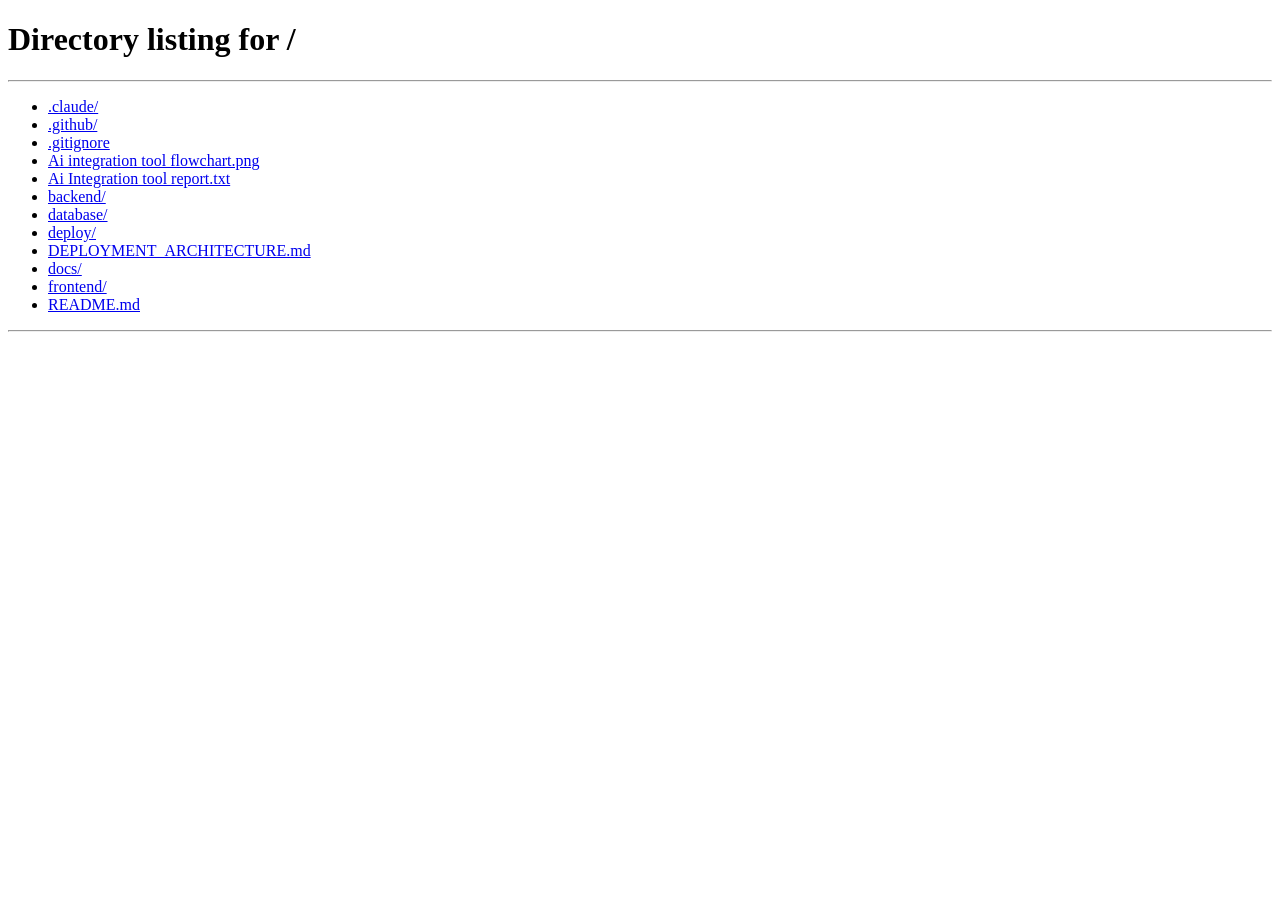
==== commit ed9ffabb: "final" ====
--- a/frontend/about.html
+++ b/frontend/about.html
@@ -135,6 +135,6 @@
     <footer class="site-footer"></footer>
   </div>
 </div>
-<script src="sidebar.js?v=6"></script>
+<script src="sidebar.js?v=8"></script>
 </body>
 </html>
--- a/frontend/styles.css
+++ b/frontend/styles.css
@@ -6,44 +6,31 @@
 *,*::before,*::after{margin:0;padding:0;box-sizing:border-box}
 
 :root{
-  --accent-yellow:#ffcc00;--navy:#0b1120;--navy-light:#111a2e;--navy-mid:#162033;
-  --yellow:#e9e924;--yellow-hover:#EAF050;--white:#ffffff;--card-bg:#ffffff;--page-bg:#f9fafb;
-  --gray-50:#f9fafb;--gray-100:#f3f4f6;--gray-200:#e5e7eb;--gray-300:#d1d5db;
-  --gray-400:#9ca3af;--gray-500:#6b7280;--gray-600:#4b5563;--gray-700:#374151;
-  --dark-text:#0f172a;
+  /* Dark-first design – body.dark-mode (always applied) reinforces these */
+  --accent-yellow:#FFE082;--navy:#0a0a0a;--navy-light:#111111;--navy-mid:#161616;
+  --yellow:#FFE082;--yellow-hover:#FFCA28;--white:#ffffff;--card-bg:#1a1a1a;--page-bg:#0f0f0f;
+  --gray-50:#111111;--gray-100:#1e1e1e;--gray-200:#2a2a2a;--gray-300:#3a3a3a;
+  --gray-400:#6b7280;--gray-500:#6b7280;--gray-600:#9ca3af;--gray-700:#c9d1d9;
+  --dark-text:#f1f5f9;
+  /* Semantic aliases used across components */
+  --bg-card:#1a1a1a;--bg-elevated:#0f0f0f;--text-primary:#f1f5f9;--text-muted:#6b7280;
+  --accent:#6366f1;
   --radius-sm:6px;--radius-md:10px;--radius-lg:16px;--radius-xl:20px;
-  --shadow-card:0 4px 24px rgba(0,0,0,.08);--shadow-hover:0 8px 32px rgba(0,0,0,.12);
+  --shadow-card:0 4px 24px rgba(0,0,0,.6);--shadow-hover:0 8px 32px rgba(0,0,0,.8);
   --transition:.25s ease;
   --sidebar-w:240px;
 }
 
 body.dark-mode {
-  --white: #ffffff;       /* Keep white as white for text/icons */
-  --card-bg: #161b22;     /* Card backgrounds */
-  --page-bg: #010409;     /* Main page background */
-  --gray-50: #0d1117;     /* Slight offset from page-bg */
-  --gray-100: #21262d;    /* Hover states & subtle backgrounds */
-  --gray-200: #30363d;    /* Lines and Borders - high contrast */
-  --gray-300: #484f58;    /* Stronger borders */
-  --gray-400: #8b949e;    /* Icons & subtle text */
-  --gray-500: #8b949e;    /* Secondary text */
-  --gray-600: #c9d1d9;    /* Strong secondary text */
-  --dark-text: #ffffff;   /* Headings and primary text */
-  --yellow: #facc15;      /* Vibrant modern yellow for dark mode */
-  --yellow-hover: #eab308;
-  --shadow-card: 0 8px 24px rgba(0,0,0,0.8);
-  --shadow-hover: 0 12px 32px rgba(0,0,0,1);
-}
-body.dark-mode .sidebar {
-  background: #010409;
-  border-right: 1px solid #30363d;
-}
-body.dark-mode .top-navbar, body.dark-mode .top-bar {
-  background: #010409;
-  border-bottom: 1px solid #30363d;
-}
-body.dark-mode .hero {
-  background: #010409;
+  --white:#ffffff;
+  --card-bg:#1a1a1a;--bg-card:#1a1a1a;--bg-elevated:#0f0f0f;
+  --page-bg:#0f0f0f;
+  --gray-50:#111111;--gray-100:#1e1e1e;--gray-200:#2a2a2a;--gray-300:#3a3a3a;
+  --gray-400:#6b7280;--gray-500:#6b7280;--gray-600:#9ca3af;--gray-700:#c9d1d9;
+  --dark-text:#f1f5f9;--text-primary:#f1f5f9;--text-muted:#6b7280;
+  --navy:#0a0a0a;
+  --yellow:#FFE082;--yellow-hover:#FFCA28;
+  --shadow-card:0 8px 24px rgba(0,0,0,.7);--shadow-hover:0 12px 32px rgba(0,0,0,.9);
 }
 
 html{scroll-behavior:smooth}
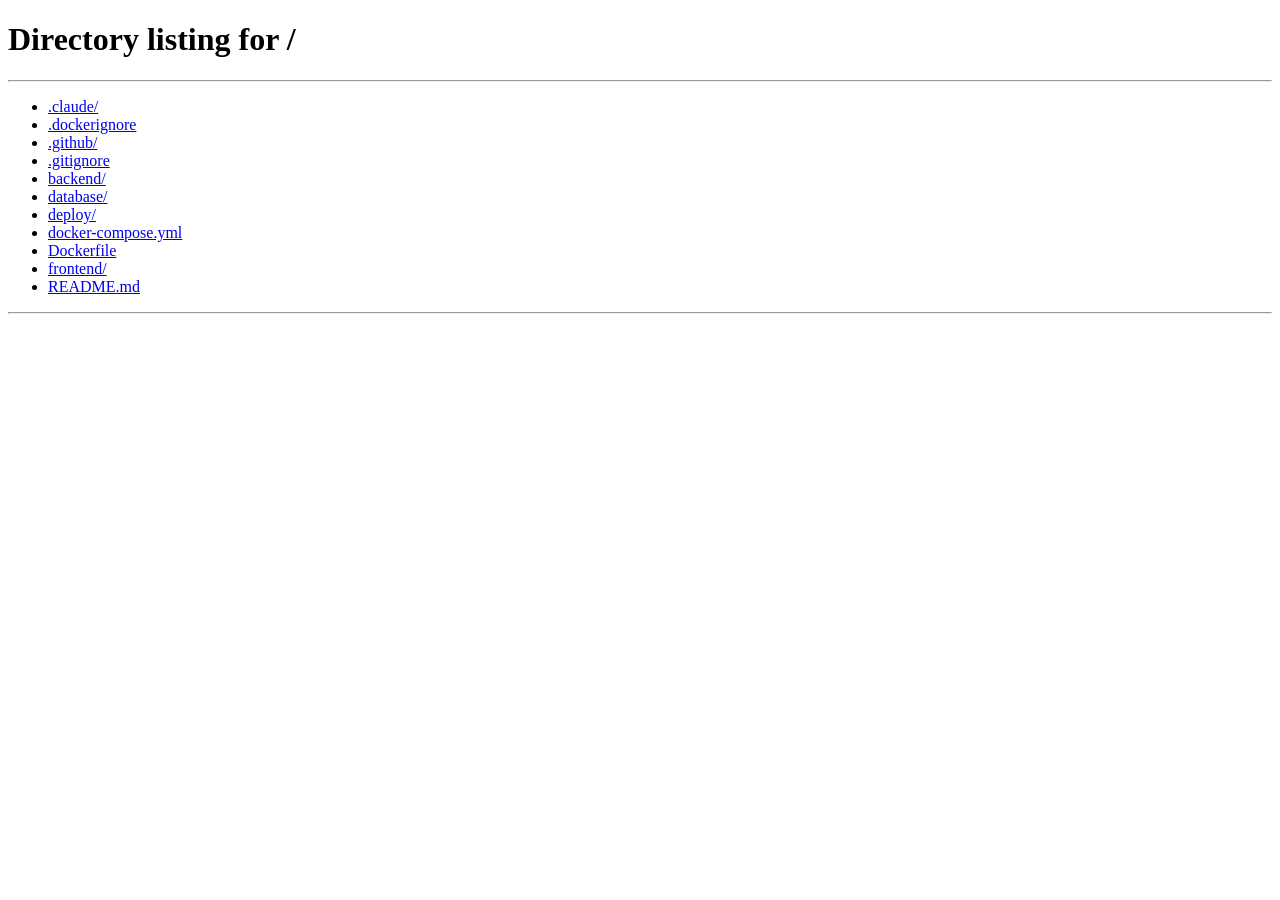
==== commit 022fdd34: "final" ====
--- a/frontend/about.html
+++ b/frontend/about.html
@@ -1,6 +1,7 @@
 <!DOCTYPE html>
 <html lang="en">
 <head>
+  <link rel="icon" type="image/svg+xml" href="/favicon.svg"/>
   <meta charset="UTF-8"/><meta name="viewport" content="width=device-width, initial-scale=1.0"/>
   <meta name="description" content="About JUST Advisor – Learn about our mission and the team behind the platform."/>
   <title>About Us | JUST Advisor</title>
--- a/frontend/styles.css
+++ b/frontend/styles.css
@@ -6,31 +6,44 @@
 *,*::before,*::after{margin:0;padding:0;box-sizing:border-box}
 
 :root{
-  /* Dark-first design – body.dark-mode (always applied) reinforces these */
-  --accent-yellow:#FFE082;--navy:#0a0a0a;--navy-light:#111111;--navy-mid:#161616;
-  --yellow:#FFE082;--yellow-hover:#FFCA28;--white:#ffffff;--card-bg:#1a1a1a;--page-bg:#0f0f0f;
-  --gray-50:#111111;--gray-100:#1e1e1e;--gray-200:#2a2a2a;--gray-300:#3a3a3a;
-  --gray-400:#6b7280;--gray-500:#6b7280;--gray-600:#9ca3af;--gray-700:#c9d1d9;
-  --dark-text:#f1f5f9;
-  /* Semantic aliases used across components */
-  --bg-card:#1a1a1a;--bg-elevated:#0f0f0f;--text-primary:#f1f5f9;--text-muted:#6b7280;
-  --accent:#6366f1;
+  --accent-yellow:#ffcc00;--navy:#0b1120;--navy-light:#111a2e;--navy-mid:#162033;
+  --yellow:#e9e924;--yellow-hover:#EAF050;--white:#ffffff;--card-bg:#ffffff;--page-bg:#f9fafb;
+  --gray-50:#f9fafb;--gray-100:#f3f4f6;--gray-200:#e5e7eb;--gray-300:#d1d5db;
+  --gray-400:#9ca3af;--gray-500:#6b7280;--gray-600:#4b5563;--gray-700:#374151;
+  --dark-text:#0f172a;
   --radius-sm:6px;--radius-md:10px;--radius-lg:16px;--radius-xl:20px;
-  --shadow-card:0 4px 24px rgba(0,0,0,.6);--shadow-hover:0 8px 32px rgba(0,0,0,.8);
+  --shadow-card:0 4px 24px rgba(0,0,0,.08);--shadow-hover:0 8px 32px rgba(0,0,0,.12);
   --transition:.25s ease;
   --sidebar-w:240px;
 }
 
 body.dark-mode {
-  --white:#ffffff;
-  --card-bg:#1a1a1a;--bg-card:#1a1a1a;--bg-elevated:#0f0f0f;
-  --page-bg:#0f0f0f;
-  --gray-50:#111111;--gray-100:#1e1e1e;--gray-200:#2a2a2a;--gray-300:#3a3a3a;
-  --gray-400:#6b7280;--gray-500:#6b7280;--gray-600:#9ca3af;--gray-700:#c9d1d9;
-  --dark-text:#f1f5f9;--text-primary:#f1f5f9;--text-muted:#6b7280;
-  --navy:#0a0a0a;
-  --yellow:#FFE082;--yellow-hover:#FFCA28;
-  --shadow-card:0 8px 24px rgba(0,0,0,.7);--shadow-hover:0 12px 32px rgba(0,0,0,.9);
+  --white: #ffffff;       /* Keep white as white for text/icons */
+  --card-bg: #161b22;     /* Card backgrounds */
+  --page-bg: #010409;     /* Main page background */
+  --gray-50: #0d1117;     /* Slight offset from page-bg */
+  --gray-100: #21262d;    /* Hover states & subtle backgrounds */
+  --gray-200: #30363d;    /* Lines and Borders - high contrast */
+  --gray-300: #484f58;    /* Stronger borders */
+  --gray-400: #8b949e;    /* Icons & subtle text */
+  --gray-500: #8b949e;    /* Secondary text */
+  --gray-600: #c9d1d9;    /* Strong secondary text */
+  --dark-text: #ffffff;   /* Headings and primary text */
+  --yellow: #facc15;      /* Vibrant modern yellow for dark mode */
+  --yellow-hover: #eab308;
+  --shadow-card: 0 8px 24px rgba(0,0,0,0.8);
+  --shadow-hover: 0 12px 32px rgba(0,0,0,1);
+}
+body.dark-mode .sidebar {
+  background: #010409;
+  border-right: 1px solid #30363d;
+}
+body.dark-mode .top-navbar, body.dark-mode .top-bar {
+  background: #010409;
+  border-bottom: 1px solid #30363d;
+}
+body.dark-mode .hero {
+  background: #010409;
 }
 
 html{scroll-behavior:smooth}
@@ -599,3 +612,20 @@
 .signup-login-link a{color:#6366f1;font-weight:600}
 .signup-login-link a:hover{text-decoration:underline}
 @media(max-width:600px){.signup-card{padding:24px 20px}.signup-grid-2{grid-template-columns:1fr}.course-row.with-grade{grid-template-columns:1fr;}.course-row.with-grade .btn-remove-row{width:100%;height:32px}}
+/* ── LiveKit Grid Optimization for Google Meet Experience ── */
+.video-grid {
+  display: grid;
+  grid-template-columns: repeat(auto-fit, minmax(280px, 1fr));
+  gap: 1.25rem;
+  width: 100%;
+  height: 100%;
+  align-content: center;
+  justify-content: center;
+}
+body.dark-mode .video-card {
+  background: #141923;
+  border-color: #21262d;
+}
+.chat-msg span {
+  display: block;
+}
